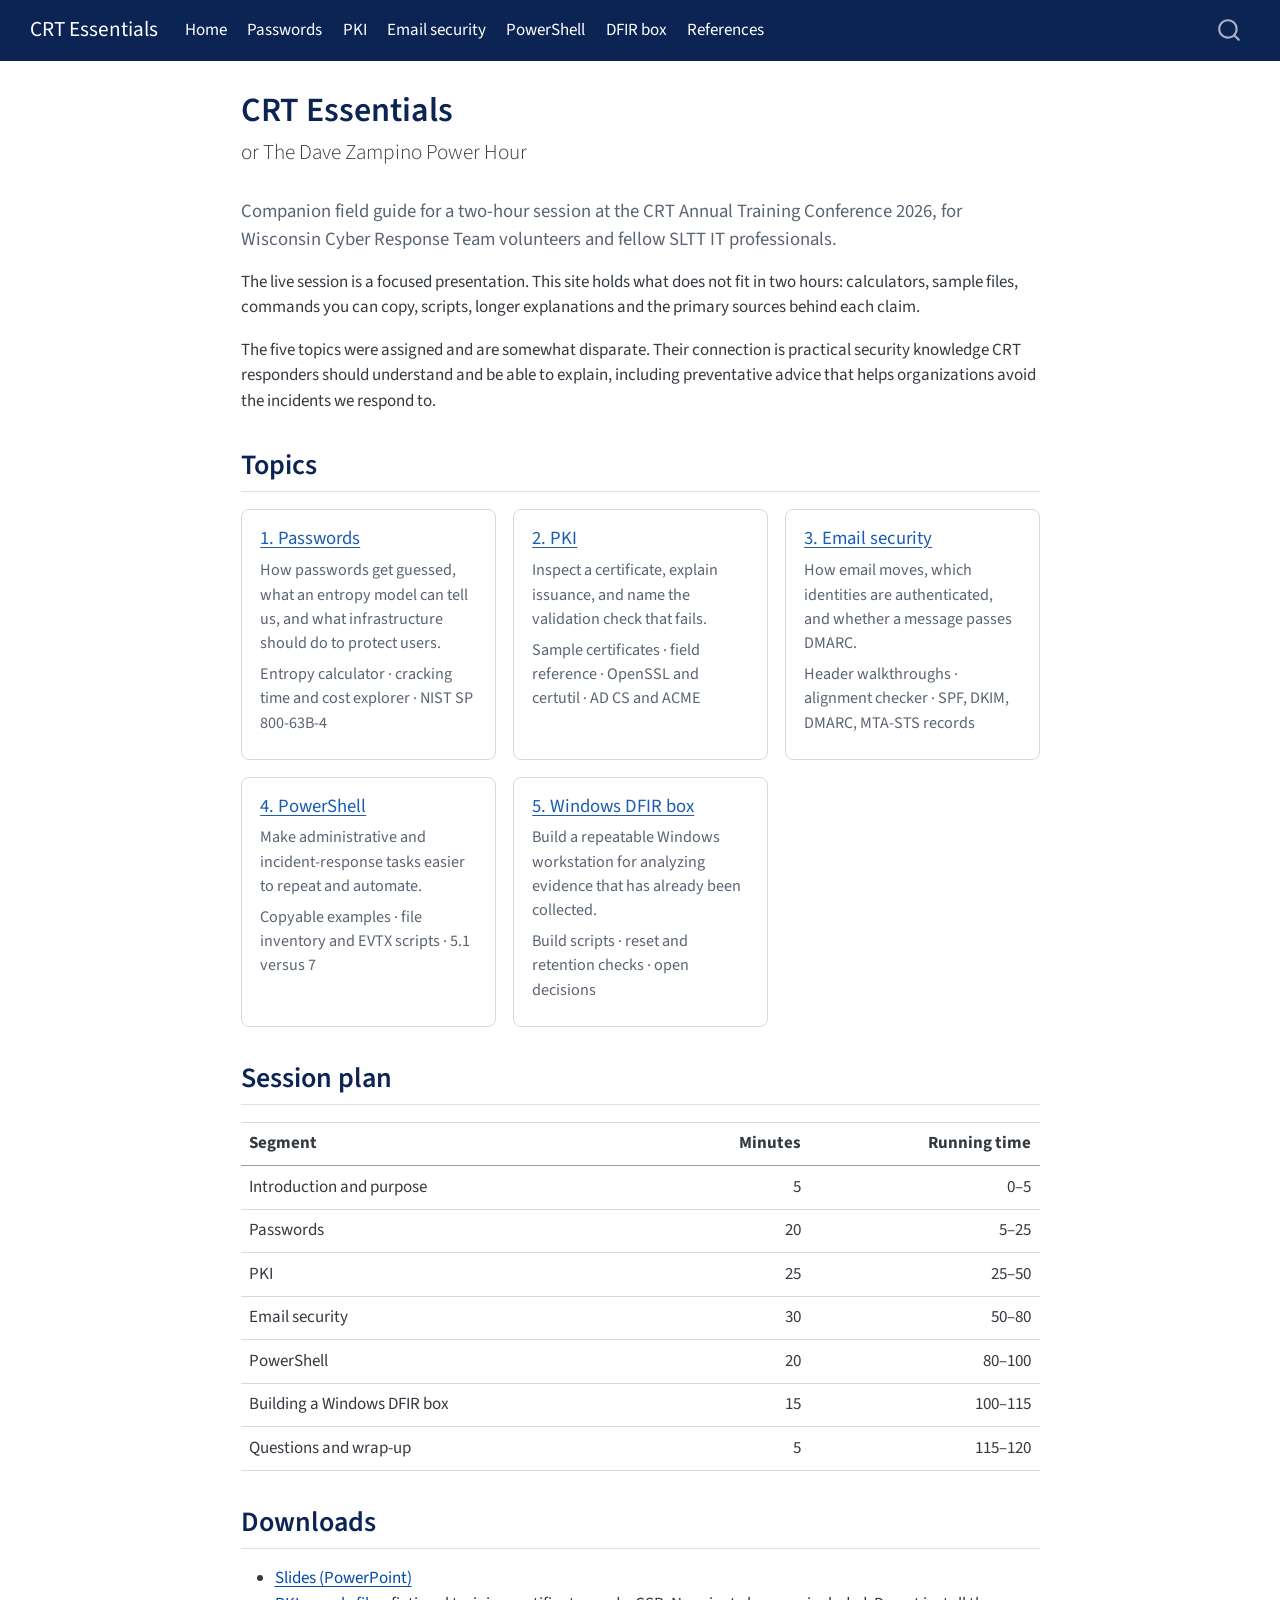
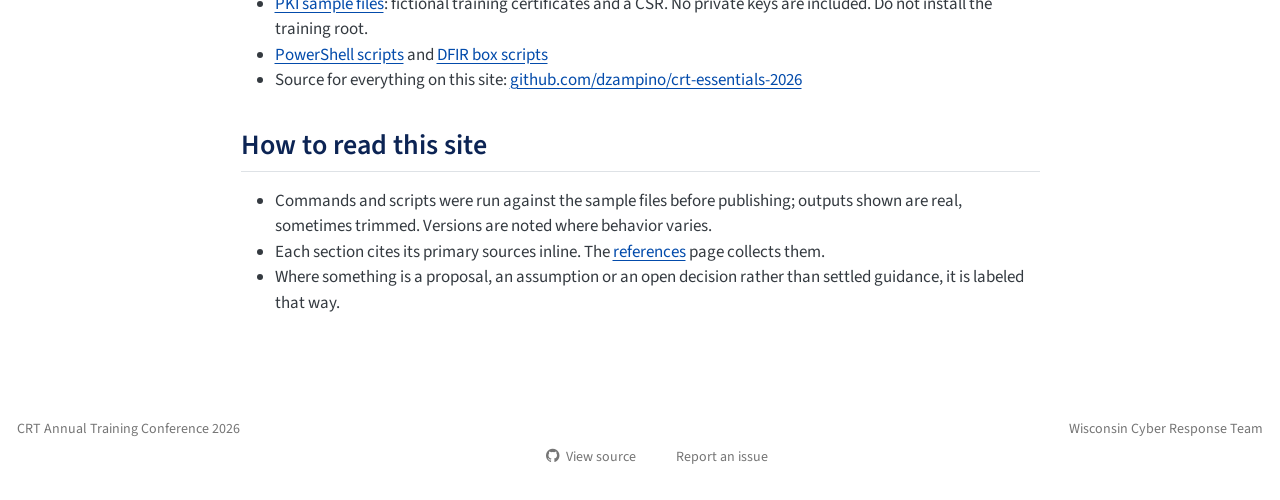
==== docs/index.html @ 261ece37 "Render slides and site Co-Authored-By: Claude Opus 5.5 <noreply@anthropic.com>" ====
<!DOCTYPE html>
<html xmlns="http://www.w3.org/1999/xhtml" lang="en" xml:lang="en"><head>

<meta charset="utf-8">
<meta name="generator" content="quarto-1.10.19">

<meta name="viewport" content="width=device-width, initial-scale=1.0, user-scalable=yes">


<title>CRT Essentials</title>
<style>
/* Default styles provided by pandoc.
** See https://pandoc.org/MANUAL.html#variables-for-html for config info.
*/
span.smallcaps{font-variant: small-caps;}
div.columns{display: flex; gap: 1.5em;}
div.column{flex: auto;}
@media screen {
div.columns{gap: min(4vw, 1.5em);}
div.column{overflow-x: auto;}
}
div.hanging-indent{margin-left: 1.5em; text-indent: -1.5em;}
ul.task-list{list-style: none;}
ul.task-list li input[type="checkbox"] {
  width: 0.8em;
  margin: 0 0.8em 0.2em -1em; /* quarto-specific, see https://github.com/quarto-dev/quarto-cli/issues/4556 */ 
  vertical-align: middle;
}
</style>


<script src="site_libs/quarto-nav/quarto-nav.js"></script>
<script src="site_libs/quarto-nav/headroom.min.js"></script>
<script src="site_libs/clipboard/clipboard.min.js"></script>
<script src="site_libs/quarto-search/autocomplete.umd.js"></script>
<script src="site_libs/quarto-search/fuse.min.js"></script>
<script src="site_libs/quarto-search/quarto-search.js"></script>
<meta name="quarto:offset" content="./">
<script src="site_libs/quarto-html/quarto.js" type="module"></script>
<script src="site_libs/quarto-html/tabsets/tabsets.js" type="module"></script>
<script src="site_libs/quarto-html/popper.min.js"></script>
<script src="site_libs/quarto-html/tippy.umd.min.js"></script>
<script src="site_libs/quarto-html/anchor.min.js"></script>
<link href="site_libs/quarto-html/tippy.css" rel="stylesheet">
<link href="site_libs/quarto-html/quarto-syntax-highlighting-5c1318cf63eba56dbef7ba16bc7d56f5.css" rel="stylesheet" id="quarto-text-highlighting-styles">
<script src="site_libs/bootstrap/bootstrap.min.js"></script>
<link href="site_libs/bootstrap/bootstrap-icons.css" rel="stylesheet">
<link href="site_libs/bootstrap/bootstrap-ad07d867281efa6fce993ad9394079d2.min.css" rel="stylesheet" append-hash="true" id="quarto-bootstrap" data-mode="light">
<script id="quarto-search-options" type="application/json">{
  "location": "navbar",
  "copy-button": false,
  "collapse-after": 3,
  "panel-placement": "end",
  "type": "overlay",
  "limit": 50,
  "keyboard-shortcut": [
    "f",
    "/",
    "s"
  ],
  "show-item-context": false,
  "language": {
    "search-no-results-text": "No results",
    "search-matching-documents-text": "matching documents",
    "search-copy-link-title": "Copy link to search",
    "search-hide-matches-text": "Hide additional matches",
    "search-more-match-text": "more match in this document",
    "search-more-matches-text": "more matches in this document",
    "search-clear-button-title": "Clear",
    "search-text-placeholder": "",
    "search-detached-cancel-button-title": "Cancel",
    "search-submit-button-title": "Submit",
    "search-label": "Search"
  }
}</script>
<style>html{ scroll-behavior: smooth; }</style>


<link rel="stylesheet" href="styles.css">
</head>

<body class="nav-fixed fullcontent quarto-light">

<div id="quarto-search-results"></div>
  <header id="quarto-header" class="headroom fixed-top">
    <nav class="navbar navbar-expand-lg " data-bs-theme="dark">
      <div class="navbar-container container-fluid">
      <div class="navbar-brand-container mx-auto">
    <a class="navbar-brand" href="./index.html">
    <span class="navbar-title">CRT Essentials</span>
    </a>
  </div>
            <div id="quarto-search" class="" title="Search"></div>
          <button class="navbar-toggler" type="button" data-bs-toggle="collapse" data-bs-target="#navbarCollapse" aria-controls="navbarCollapse" role="menu" aria-expanded="false" aria-label="Toggle navigation" onclick="if (window.quartoToggleHeadroom) { window.quartoToggleHeadroom(); }">
  <span class="navbar-toggler-icon"></span>
</button>
          <div class="collapse navbar-collapse" id="navbarCollapse">
            <ul class="navbar-nav navbar-nav-scroll me-auto">
  <li class="nav-item">
    <a class="nav-link active" href="./index.html" aria-current="page"> 
<span class="menu-text">Home</span></a>
  </li>  
  <li class="nav-item">
    <a class="nav-link" href="./passwords.html"> 
<span class="menu-text">Passwords</span></a>
  </li>  
  <li class="nav-item">
    <a class="nav-link" href="./pki.html"> 
<span class="menu-text">PKI</span></a>
  </li>  
  <li class="nav-item">
    <a class="nav-link" href="./email.html"> 
<span class="menu-text">Email security</span></a>
  </li>  
  <li class="nav-item">
    <a class="nav-link" href="./powershell.html"> 
<span class="menu-text">PowerShell</span></a>
  </li>  
  <li class="nav-item">
    <a class="nav-link" href="./dfir.html"> 
<span class="menu-text">DFIR box</span></a>
  </li>  
  <li class="nav-item">
    <a class="nav-link" href="./references.html"> 
<span class="menu-text">References</span></a>
  </li>  
</ul>
          </div> <!-- /navcollapse -->
            <div class="quarto-navbar-tools">
</div>
      </div> <!-- /container-fluid -->
    </nav>
</header>
<!-- content -->
<div id="quarto-content" class="quarto-container page-columns page-rows-contents page-layout-article page-navbar">
<!-- sidebar -->
<!-- margin-sidebar -->
    
<!-- main -->
<main class="content" id="quarto-document-content">

<header id="title-block-header" class="quarto-title-block default">
<div class="quarto-title">
<h1 class="title">CRT Essentials</h1>
<p class="subtitle lead">or The Dave Zampino Power Hour</p>
</div>



<div class="quarto-title-meta">

    
  
    
  </div>
  


</header>


<div class="lead-in">
<p>Companion field guide for a two-hour session at the CRT Annual Training Conference 2026, for Wisconsin Cyber Response Team volunteers and fellow SLTT IT professionals.</p>
</div>
<p>The live session is a focused presentation. This site holds what does not fit in two hours: calculators, sample files, commands you can copy, scripts, longer explanations and the primary sources behind each claim.</p>
<p>The five topics were assigned and are somewhat disparate. Their connection is practical security knowledge CRT responders should understand and be able to explain, including preventative advice that helps organizations avoid the incidents we respond to.</p>
<section id="topics" class="level2">
<h2 class="anchored" data-anchor-id="topics">Topics</h2>
<div class="topic-grid">
<section id="passwords" class="level3 topic-card">
<h3 class="anchored" data-anchor-id="passwords"><a href="./passwords.html">1. Passwords</a></h3>
<p>How passwords get guessed, what an entropy model can tell us, and what infrastructure should do to protect users.</p>
<p>Entropy calculator · cracking time and cost explorer · NIST SP 800-63B-4</p>
</section>
<section id="pki" class="level3 topic-card">
<h3 class="anchored" data-anchor-id="pki"><a href="./pki.html">2. PKI</a></h3>
<p>Inspect a certificate, explain issuance, and name the validation check that fails.</p>
<p>Sample certificates · field reference · OpenSSL and certutil · AD CS and ACME</p>
</section>
<section id="email-security" class="level3 topic-card">
<h3 class="anchored" data-anchor-id="email-security"><a href="./email.html">3. Email security</a></h3>
<p>How email moves, which identities are authenticated, and whether a message passes DMARC.</p>
<p>Header walkthroughs · alignment checker · SPF, DKIM, DMARC, MTA-STS records</p>
</section>
<section id="powershell" class="level3 topic-card">
<h3 class="anchored" data-anchor-id="powershell"><a href="./powershell.html">4. PowerShell</a></h3>
<p>Make administrative and incident-response tasks easier to repeat and automate.</p>
<p>Copyable examples · file inventory and EVTX scripts · 5.1 versus 7</p>
</section>
<section id="windows-dfir-box" class="level3 topic-card">
<h3 class="anchored" data-anchor-id="windows-dfir-box"><a href="./dfir.html">5. Windows DFIR box</a></h3>
<p>Build a repeatable Windows workstation for analyzing evidence that has already been collected.</p>
<p>Build scripts · reset and retention checks · open decisions</p>
</section>
</div>
</section>
<section id="session-plan" class="level2">
<h2 class="anchored" data-anchor-id="session-plan">Session plan</h2>
<table class="caption-top table">
<thead>
<tr class="header">
<th>Segment</th>
<th style="text-align: right;">Minutes</th>
<th style="text-align: right;">Running time</th>
</tr>
</thead>
<tbody>
<tr class="odd">
<td>Introduction and purpose</td>
<td style="text-align: right;">5</td>
<td style="text-align: right;">0–5</td>
</tr>
<tr class="even">
<td>Passwords</td>
<td style="text-align: right;">20</td>
<td style="text-align: right;">5–25</td>
</tr>
<tr class="odd">
<td>PKI</td>
<td style="text-align: right;">25</td>
<td style="text-align: right;">25–50</td>
</tr>
<tr class="even">
<td>Email security</td>
<td style="text-align: right;">30</td>
<td style="text-align: right;">50–80</td>
</tr>
<tr class="odd">
<td>PowerShell</td>
<td style="text-align: right;">20</td>
<td style="text-align: right;">80–100</td>
</tr>
<tr class="even">
<td>Building a Windows DFIR box</td>
<td style="text-align: right;">15</td>
<td style="text-align: right;">100–115</td>
</tr>
<tr class="odd">
<td>Questions and wrap-up</td>
<td style="text-align: right;">5</td>
<td style="text-align: right;">115–120</td>
</tr>
</tbody>
</table>
</section>
<section id="downloads" class="level2">
<h2 class="anchored" data-anchor-id="downloads">Downloads</h2>
<ul>
<li><a href="files/crt-essentials.pptx">Slides (PowerPoint)</a></li>
<li><a href="./pki.html#sample-files">PKI sample files</a>: fictional training certificates and a CSR. No private keys are included. Do not install the training root.</li>
<li><a href="./powershell.html#scripts">PowerShell scripts</a> and <a href="./dfir.html#build-automation">DFIR box scripts</a></li>
<li>Source for everything on this site: <a href="https://github.com/dzampino/crt-essentials-2026">github.com/dzampino/crt-essentials-2026</a></li>
</ul>
</section>
<section id="how-to-read-this-site" class="level2">
<h2 class="anchored" data-anchor-id="how-to-read-this-site">How to read this site</h2>
<ul>
<li>Commands and scripts were run against the sample files before publishing; outputs shown are real, sometimes trimmed. Versions are noted where behavior varies.</li>
<li>Each section cites its primary sources inline. The <a href="./references.html">references</a> page collects them.</li>
<li>Where something is a proposal, an assumption or an open decision rather than settled guidance, it is labeled that way.</li>
</ul>


</section>

</main> <!-- /main -->
<script id="quarto-html-after-body" type="application/javascript">
  window.document.addEventListener("DOMContentLoaded", function (event) {
    const icon = "";
    const anchorJS = new window.AnchorJS();
    anchorJS.options = {
      placement: 'right',
      icon: icon
    };
    anchorJS.add('.anchored');
    const isCodeAnnotation = (el) => {
      for (const clz of el.classList) {
        if (clz.startsWith('code-annotation-')) {                     
          return true;
        }
      }
      return false;
    }
    const onCopySuccess = function(e) {
      // button target
      const button = e.trigger;
      // don't keep focus
      button.blur();
      // flash "checked"
      button.classList.add('code-copy-button-checked');
      var currentTitle = button.getAttribute("title");
      button.setAttribute("title", "Copied!");
      let tooltip;
      if (window.bootstrap) {
        button.setAttribute("data-bs-toggle", "tooltip");
        button.setAttribute("data-bs-placement", "left");
        button.setAttribute("data-bs-title", "Copied!");
        tooltip = new bootstrap.Tooltip(button, 
          { trigger: "manual", 
            customClass: "code-copy-button-tooltip",
            offset: [0, -8]});
        tooltip.show();    
      }
      setTimeout(function() {
        if (tooltip) {
          tooltip.hide();
          button.removeAttribute("data-bs-title");
          button.removeAttribute("data-bs-toggle");
          button.removeAttribute("data-bs-placement");
        }
        button.setAttribute("title", currentTitle);
        button.classList.remove('code-copy-button-checked');
      }, 1000);
      // clear code selection
      e.clearSelection();
    }
    const getTextToCopy = function(trigger) {
      const outerScaffold = trigger.parentElement.cloneNode(true);
      const codeEl = outerScaffold.querySelector('code');
      for (const childEl of codeEl.children) {
        if (isCodeAnnotation(childEl)) {
          childEl.remove();
        }
      }
      return codeEl.innerText;
    }
    const clipboard = new window.ClipboardJS('.code-copy-button:not([data-in-quarto-modal])', {
      text: getTextToCopy
    });
    clipboard.on('success', onCopySuccess);
    if (window.document.getElementById('quarto-embedded-source-code-modal')) {
      const clipboardModal = new window.ClipboardJS('.code-copy-button[data-in-quarto-modal]', {
        text: getTextToCopy,
        container: window.document.getElementById('quarto-embedded-source-code-modal')
      });
      clipboardModal.on('success', onCopySuccess);
    }
      var localhostRegex = new RegExp(/^(?:http|https):\/\/localhost\:?[0-9]*\//);
      var mailtoRegex = new RegExp(/^mailto:/);
        var filterRegex = new RegExp("https:\/\/dzampino\.github\.io\/crt-essentials-2026\/");
      var isInternal = (href) => {
          return filterRegex.test(href) || localhostRegex.test(href) || mailtoRegex.test(href);
      }
      // Inspect non-navigation links and adorn them if external
     var links = window.document.querySelectorAll('a[href]:not(.nav-link):not(.navbar-brand):not(.toc-action):not(.sidebar-link):not(.sidebar-item-toggle):not(.pagination-link):not(.no-external):not([aria-hidden]):not(.dropdown-item):not(.quarto-navigation-tool):not(.about-link)');
      for (var i=0; i<links.length; i++) {
        const link = links[i];
        if (!isInternal(link.href)) {
          // undo the damage that might have been done by quarto-nav.js in the case of
          // links that we want to consider external
          if (link.dataset.originalHref !== undefined) {
            link.href = link.dataset.originalHref;
          }
            // target, if specified
            link.setAttribute("target", "_blank");
            if (link.getAttribute("rel") === null) {
              link.setAttribute("rel", "noopener");
            }
        }
      }
    function tippyHover(el, contentFn, onTriggerFn, onUntriggerFn) {
      const config = {
        allowHTML: true,
        maxWidth: 500,
        delay: 100,
        arrow: false,
        appendTo: function(el) {
            return el.parentElement;
        },
        interactive: true,
        interactiveBorder: 10,
        theme: 'quarto',
        placement: 'bottom-start',
      };
      if (contentFn) {
        config.content = contentFn;
      }
      if (onTriggerFn) {
        config.onTrigger = onTriggerFn;
      }
      if (onUntriggerFn) {
        config.onUntrigger = onUntriggerFn;
      }
      window.tippy(el, config); 
    }
    const noterefs = window.document.querySelectorAll('a[role="doc-noteref"]');
    for (var i=0; i<noterefs.length; i++) {
      const ref = noterefs[i];
      tippyHover(ref, function() {
        // use id or data attribute instead here
        let href = ref.getAttribute('data-footnote-href') || ref.getAttribute('href');
        try { href = new URL(href).hash; } catch {}
        const id = href.replace(/^#\/?/, "");
        const note = window.document.getElementById(id);
        if (note) {
          return note.innerHTML;
        } else {
          return "";
        }
      });
    }
    const xrefs = window.document.querySelectorAll('a.quarto-xref');
    const processXRef = (id, note) => {
      // Strip column container classes
      const stripColumnClz = (el) => {
        el.classList.remove("page-full", "page-columns");
        if (el.children) {
          for (const child of el.children) {
            stripColumnClz(child);
          }
        }
      }
      stripColumnClz(note)
      if (id === null || id.startsWith('sec-')) {
        // Special case sections, only their first couple elements
        const container = document.createElement("div");
        if (note.children && note.children.length > 2) {
          container.appendChild(note.children[0].cloneNode(true));
          for (let i = 1; i < note.children.length; i++) {
            const child = note.children[i];
            if (child.tagName === "P" && child.innerText === "") {
              continue;
            } else {
              container.appendChild(child.cloneNode(true));
              break;
            }
          }
          if (window.Quarto?.typesetMath) {
            window.Quarto.typesetMath(container);
          }
          return container.innerHTML
        } else {
          if (window.Quarto?.typesetMath) {
            window.Quarto.typesetMath(note);
          }
          return note.innerHTML;
        }
      } else {
        // Remove any anchor links if they are present
        const anchorLink = note.querySelector('a.anchorjs-link');
        if (anchorLink) {
          anchorLink.remove();
        }
        if (window.Quarto?.typesetMath) {
          window.Quarto.typesetMath(note);
        }
        if (note.classList.contains("callout")) {
          return note.outerHTML;
        } else {
          return note.innerHTML;
        }
      }
    }
    for (var i=0; i<xrefs.length; i++) {
      const xref = xrefs[i];
      tippyHover(xref, undefined, function(instance) {
        instance.disable();
        let url = xref.getAttribute('href');
        let hash = undefined; 
        if (url.startsWith('#')) {
          hash = url;
        } else {
          try { hash = new URL(url).hash; } catch {}
        }
        if (hash) {
          const id = hash.replace(/^#\/?/, "");
          const note = window.document.getElementById(id);
          if (note !== null) {
            try {
              const html = processXRef(id, note.cloneNode(true));
              instance.setContent(html);
            } finally {
              instance.enable();
              instance.show();
            }
          } else {
            // See if we can fetch this
            fetch(url.split('#')[0])
            .then(res => res.text())
            .then(html => {
              const parser = new DOMParser();
              const htmlDoc = parser.parseFromString(html, "text/html");
              const note = htmlDoc.getElementById(id);
              if (note !== null) {
                const html = processXRef(id, note);
                instance.setContent(html);
              } 
            }).finally(() => {
              instance.enable();
              instance.show();
            });
          }
        } else {
          // See if we can fetch a full url (with no hash to target)
          // This is a special case and we should probably do some content thinning / targeting
          fetch(url)
          .then(res => res.text())
          .then(html => {
            const parser = new DOMParser();
            const htmlDoc = parser.parseFromString(html, "text/html");
            const note = htmlDoc.querySelector('main.content');
            if (note !== null) {
              // This should only happen for chapter cross references
              // (since there is no id in the URL)
              // remove the first header
              if (note.children.length > 0 && note.children[0].tagName === "HEADER") {
                note.children[0].remove();
              }
              const html = processXRef(null, note);
              instance.setContent(html);
            } 
          }).finally(() => {
            instance.enable();
            instance.show();
          });
        }
      }, function(instance) {
      });
    }
        let selectedAnnoteEl;
        const selectorForAnnotation = ( cell, annotation) => {
          let cellAttr = 'data-code-cell="' + cell + '"';
          let lineAttr = 'data-code-annotation="' +  annotation + '"';
          const selector = 'span[' + cellAttr + '][' + lineAttr + ']';
          return selector;
        }
        const selectCodeLines = (annoteEl) => {
          const doc = window.document;
          const targetCell = annoteEl.getAttribute("data-target-cell");
          const targetAnnotation = annoteEl.getAttribute("data-target-annotation");
          const annoteSpan = window.document.querySelector(selectorForAnnotation(targetCell, targetAnnotation));
          const lines = annoteSpan.getAttribute("data-code-lines").split(",");
          const lineIds = lines.map((line) => {
            return targetCell + "-" + line;
          })
          let top = null;
          let height = null;
          let parent = null;
          if (lineIds.length > 0) {
              //compute the position of the single el (top and bottom and make a div)
              const el = window.document.getElementById(lineIds[0]);
              top = el.offsetTop;
              height = el.offsetHeight;
              parent = el.parentElement.parentElement;
            if (lineIds.length > 1) {
              const lastEl = window.document.getElementById(lineIds[lineIds.length - 1]);
              const bottom = lastEl.offsetTop + lastEl.offsetHeight;
              height = bottom - top;
            }
            if (top !== null && height !== null && parent !== null) {
              // cook up a div (if necessary) and position it 
              let div = window.document.getElementById("code-annotation-line-highlight");
              if (div === null) {
                div = window.document.createElement("div");
                div.setAttribute("id", "code-annotation-line-highlight");
                div.style.position = 'absolute';
                parent.appendChild(div);
              }
              div.style.top = top - 2 + "px";
              div.style.height = height + 4 + "px";
              div.style.left = 0;
              let gutterDiv = window.document.getElementById("code-annotation-line-highlight-gutter");
              if (gutterDiv === null) {
                gutterDiv = window.document.createElement("div");
                gutterDiv.setAttribute("id", "code-annotation-line-highlight-gutter");
                gutterDiv.style.position = 'absolute';
                const codeCell = window.document.getElementById(targetCell);
                const gutter = codeCell.querySelector('.code-annotation-gutter');
                gutter.appendChild(gutterDiv);
              }
              gutterDiv.style.top = top - 2 + "px";
              gutterDiv.style.height = height + 4 + "px";
            }
            selectedAnnoteEl = annoteEl;
          }
        };
        const unselectCodeLines = () => {
          const elementsIds = ["code-annotation-line-highlight", "code-annotation-line-highlight-gutter"];
          elementsIds.forEach((elId) => {
            const div = window.document.getElementById(elId);
            if (div) {
              div.remove();
            }
          });
          selectedAnnoteEl = undefined;
        };
          // Handle positioning of the toggle
      window.addEventListener(
        "resize",
        throttle(() => {
          elRect = undefined;
          if (selectedAnnoteEl) {
            selectCodeLines(selectedAnnoteEl);
          }
        }, 10)
      );
      function throttle(fn, ms) {
      let throttle = false;
      let timer;
        return (...args) => {
          if(!throttle) { // first call gets through
              fn.apply(this, args);
              throttle = true;
          } else { // all the others get throttled
              if(timer) clearTimeout(timer); // cancel #2
              timer = setTimeout(() => {
                fn.apply(this, args);
                timer = throttle = false;
              }, ms);
          }
        };
      }
        // Attach click handler to the DT
        const annoteDls = window.document.querySelectorAll('dt[data-target-cell]');
        for (const annoteDlNode of annoteDls) {
          annoteDlNode.addEventListener('click', (event) => {
            const clickedEl = event.target;
            if (clickedEl !== selectedAnnoteEl) {
              unselectCodeLines();
              const activeEl = window.document.querySelector('dt[data-target-cell].code-annotation-active');
              if (activeEl) {
                activeEl.classList.remove('code-annotation-active');
              }
              selectCodeLines(clickedEl);
              clickedEl.classList.add('code-annotation-active');
            } else {
              // Unselect the line
              unselectCodeLines();
              clickedEl.classList.remove('code-annotation-active');
            }
          });
        }
    const findCites = (el) => {
      const parentEl = el.parentElement;
      if (parentEl) {
        const cites = parentEl.dataset.cites;
        if (cites) {
          return {
            el,
            cites: cites.split(' ')
          };
        } else {
          return findCites(el.parentElement)
        }
      } else {
        return undefined;
      }
    };
    var bibliorefs = window.document.querySelectorAll('a[role="doc-biblioref"]');
    for (var i=0; i<bibliorefs.length; i++) {
      const ref = bibliorefs[i];
      const citeInfo = findCites(ref);
      if (citeInfo) {
        tippyHover(citeInfo.el, function() {
          var popup = window.document.createElement('div');
          citeInfo.cites.forEach(function(cite) {
            var citeDiv = window.document.createElement('div');
            citeDiv.classList.add('hanging-indent');
            citeDiv.classList.add('csl-entry');
            var biblioDiv = window.document.getElementById('ref-' + cite);
            if (biblioDiv) {
              citeDiv.innerHTML = biblioDiv.innerHTML;
            }
            popup.appendChild(citeDiv);
          });
          return popup.innerHTML;
        });
      }
    }
  });
  </script>
</div> <!-- /content -->
<footer class="footer">
  <div class="nav-footer">
    <div class="nav-footer-left">
<p>CRT Annual Training Conference 2026</p>
</div>   
    <div class="nav-footer-center">
      &nbsp;
    <div class="toc-actions"><ul><li><a href="https://github.com/dzampino/crt-essentials-2026/blob/main/index.qmd" class="toc-action"><i class="bi bi-github"></i>View source</a></li><li><a href="https://github.com/dzampino/crt-essentials-2026/issues/new" class="toc-action"><i class="bi empty"></i>Report an issue</a></li></ul></div></div>
    <div class="nav-footer-right">
<p>Wisconsin Cyber Response Team</p>
</div>
  </div>
</footer>




<script src="site_libs/quarto-html/zenscroll-min.js"></script>
</body></html>
---- docs/site_libs/quarto-html/tippy.css ----
.tippy-box[data-animation=fade][data-state=hidden]{opacity:0}[data-tippy-root]{max-width:calc(100vw - 10px)}.tippy-box{position:relative;background-color:#333;color:#fff;border-radius:4px;font-size:14px;line-height:1.4;white-space:normal;outline:0;transition-property:transform,visibility,opacity}.tippy-box[data-placement^=top]>.tippy-arrow{bottom:0}.tippy-box[data-placement^=top]>.tippy-arrow:before{bottom:-7px;left:0;border-width:8px 8px 0;border-top-color:initial;transform-origin:center top}.tippy-box[data-placement^=bottom]>.tippy-arrow{top:0}.tippy-box[data-placement^=bottom]>.tippy-arrow:before{top:-7px;left:0;border-width:0 8px 8px;border-bottom-color:initial;transform-origin:center bottom}.tippy-box[data-placement^=left]>.tippy-arrow{right:0}.tippy-box[data-placement^=left]>.tippy-arrow:before{border-width:8px 0 8px 8px;border-left-color:initial;right:-7px;transform-origin:center left}.tippy-box[data-placement^=right]>.tippy-arrow{left:0}.tippy-box[data-placement^=right]>.tippy-arrow:before{left:-7px;border-width:8px 8px 8px 0;border-right-color:initial;transform-origin:center right}.tippy-box[data-inertia][data-state=visible]{transition-timing-function:cubic-bezier(.54,1.5,.38,1.11)}.tippy-arrow{width:16px;height:16px;color:#333}.tippy-arrow:before{content:"";position:absolute;border-color:transparent;border-style:solid}.tippy-content{position:relative;padding:5px 9px;z-index:1}
---- docs/site_libs/quarto-html/quarto-syntax-highlighting-5c1318cf63eba56dbef7ba16bc7d56f5.css ----
/* quarto syntax highlight colors */
:root {
  --quarto-hl-al-color: #ff5555;
  --quarto-hl-an-color: #6a737d;
  --quarto-hl-at-color: #d73a49;
  --quarto-hl-bn-color: #005cc5;
  --quarto-hl-bu-color: #d73a49;
  --quarto-hl-ch-color: #032f62;
  --quarto-hl-co-color: #6a737d;
  --quarto-hl-cv-color: #6a737d;
  --quarto-hl-cn-color: #005cc5;
  --quarto-hl-cf-color: #d73a49;
  --quarto-hl-dt-color: #d73a49;
  --quarto-hl-dv-color: #005cc5;
  --quarto-hl-do-color: #6a737d;
  --quarto-hl-er-color: #ff5555;
  --quarto-hl-ex-color: #d73a49;
  --quarto-hl-fl-color: #005cc5;
  --quarto-hl-fu-color: #6f42c1;
  --quarto-hl-im-color: #032f62;
  --quarto-hl-in-color: #6a737d;
  --quarto-hl-kw-color: #d73a49;
  --quarto-hl-op-color: #24292e;
  --quarto-hl-pp-color: #d73a49;
  --quarto-hl-re-color: #6a737d;
  --quarto-hl-sc-color: #005cc5;
  --quarto-hl-ss-color: #032f62;
  --quarto-hl-st-color: #032f62;
  --quarto-hl-va-color: #e36209;
  --quarto-hl-vs-color: #032f62;
  --quarto-hl-wa-color: #ff5555;
}

/* other quarto variables */
:root {
  --quarto-font-monospace: SFMono-Regular, Menlo, Monaco, Consolas, "Liberation Mono", "Courier New", monospace;
}

/* syntax highlight based on Pandoc's rules */
pre > code.sourceCode > span {
  color: #24292e;
}

code.sourceCode > span {
  color: #24292e;
}

div.sourceCode,
div.sourceCode pre.sourceCode {
  color: #24292e;
}

/* Normal */
code span {
  color: #24292e;
}

/* Alert */
code span.al {
  font-weight: bold;
  color: #ff5555;
}

/* Annotation */
code span.an {
  color: #6a737d;
}

/* Attribute */
code span.at {
  color: #d73a49;
}

/* BaseN */
code span.bn {
  color: #005cc5;
}

/* BuiltIn */
code span.bu {
  color: #d73a49;
}

/* ControlFlow */
code span.cf {
  color: #d73a49;
}

/* Char */
code span.ch {
  color: #032f62;
}

/* Constant */
code span.cn {
  color: #005cc5;
}

/* Comment */
code span.co {
  color: #6a737d;
}

/* CommentVar */
code span.cv {
  color: #6a737d;
}

/* Documentation */
code span.do {
  color: #6a737d;
}

/* DataType */
code span.dt {
  color: #d73a49;
}

/* DecVal */
code span.dv {
  color: #005cc5;
}

/* Error */
code span.er {
  color: #ff5555;
  text-decoration: underline;
}

/* Extension */
code span.ex {
  font-weight: bold;
  color: #d73a49;
}

/* Float */
code span.fl {
  color: #005cc5;
}

/* Function */
code span.fu {
  color: #6f42c1;
}

/* Import */
code span.im {
  color: #032f62;
}

/* Information */
code span.in {
  color: #6a737d;
}

/* Keyword */
code span.kw {
  color: #d73a49;
}

/* Operator */
code span.op {
  color: #24292e;
}

/* Preprocessor */
code span.pp {
  color: #d73a49;
}

/* RegionMarker */
code span.re {
  color: #6a737d;
}

/* SpecialChar */
code span.sc {
  color: #005cc5;
}

/* SpecialString */
code span.ss {
  color: #032f62;
}

/* String */
code span.st {
  color: #032f62;
}

/* Variable */
code span.va {
  color: #e36209;
}

/* VerbatimString */
code span.vs {
  color: #032f62;
}

/* Warning */
code span.wa {
  color: #ff5555;
}

.prevent-inlining {
  content: "</";
}

/*# sourceMappingURL=b30846a1f697829215f07ced7fb9b578.css.map */
---- docs/styles.css ----
/* CRT Essentials companion site. Colors follow the WICRT PowerPoint template. */
:root {
	--crt-navy: #0C2454;
	--crt-blue: #034BAB;
	--crt-red: #E03E3B;
	--crt-ink: #1A1D23;
	--crt-muted: #5A6472;
	--crt-line: #D5DAE1;
	--crt-panel: #F3F5F8;
}

h1, h2, h3, .navbar-brand { color: var(--crt-navy); }
a { color: var(--crt-blue); }
.navbar .navbar-brand, .navbar .nav-link { color: #FFFFFF !important; }

.lead-in { font-size: 1.1rem; color: var(--crt-muted); }

/* Topic cards on the home page */
.topic-grid { display: grid; grid-template-columns: repeat(auto-fit, minmax(240px, 1fr)); gap: 1rem; margin: 1rem 0 2rem; }
.topic-card { border: 1px solid var(--crt-line); border-radius: 8px; padding: 1rem 1.1rem; background: #FFFFFF; }
.topic-card h3 { margin-top: 0; font-size: 1.1rem; }
.topic-card p { margin-bottom: 0.4rem; color: var(--crt-muted); font-size: 0.95rem; }

/* Interactive tools */
.tool { border: 1px solid var(--crt-line); border-radius: 8px; padding: 1rem 1.2rem; background: var(--crt-panel); margin: 1rem 0 1.5rem; }
.tool-controls { display: flex; flex-wrap: wrap; gap: 0.75rem 1.25rem; align-items: end; margin-bottom: 0.75rem; }
.tool-controls label { display: flex; flex-direction: column; font-size: 0.85rem; color: var(--crt-muted); gap: 0.2rem; }
.tool-controls input, .tool-controls select { font-size: 0.95rem; padding: 0.3rem 0.4rem; border: 1px solid var(--crt-line); border-radius: 4px; background: #FFFFFF; color: var(--crt-ink); min-width: 7rem; }
.tool-controls input[type=range] { min-width: 12rem; padding: 0; }
.tool-readout { display: grid; grid-template-columns: repeat(auto-fit, minmax(150px, 1fr)); gap: 0.5rem; margin: 0.5rem 0; }
.stat { background: #FFFFFF; border: 1px solid var(--crt-line); border-radius: 6px; padding: 0.5rem 0.7rem; }
.stat .label { font-size: 0.78rem; color: var(--crt-muted); }
.stat .value { font-size: 1.25rem; font-weight: 600; color: var(--crt-ink); font-variant-numeric: tabular-nums; }
.tool-note { font-size: 0.82rem; color: var(--crt-muted); margin: 0.4rem 0 0; }
.tool table { font-size: 0.9rem; background: #FFFFFF; font-variant-numeric: tabular-nums; }
.tool table td.num, .tool table th.num { text-align: right; }

/* Chart */
.chart-wrap { position: relative; background: #FFFFFF; border: 1px solid var(--crt-line); border-radius: 6px; padding: 0.5rem; }
.chart-wrap svg { width: 100%; height: auto; display: block; }
.chart-wrap .axis text { font-size: 11px; fill: var(--crt-muted); }
.chart-wrap .axis line, .chart-wrap .axis path { stroke: var(--crt-line); }
.chart-wrap .grid line { stroke: #EEF1F5; }
.chart-wrap .series-label { font-size: 12px; font-weight: 600; fill: var(--crt-ink); }
.chart-tip { position: absolute; pointer-events: none; background: #FFFFFF; border: 1px solid var(--crt-line); border-radius: 6px; padding: 0.35rem 0.55rem; font-size: 0.8rem; box-shadow: 0 2px 6px rgba(12, 36, 84, 0.12); display: none; white-space: nowrap; }
.chart-tip .swatch { display: inline-block; width: 10px; height: 10px; border-radius: 2px; margin-right: 0.35rem; vertical-align: -1px; }
.legend { display: flex; gap: 1rem; font-size: 0.85rem; color: var(--crt-ink); margin: 0.25rem 0 0.5rem; }
.legend .swatch { display: inline-block; width: 12px; height: 12px; border-radius: 2px; margin-right: 0.35rem; vertical-align: -1px; }

/* DMARC checker result */
.verdict { font-weight: 600; padding: 0.5rem 0.75rem; border-radius: 6px; border: 1px solid var(--crt-line); background: #FFFFFF; }
.verdict.pass::before { content: "✔ "; color: #1E7B34; }
.verdict.fail::before { content: "✖ "; color: var(--crt-red); }

/* Field reference and command output */
.output-note { font-size: 0.85rem; color: var(--crt-muted); margin-top: -0.5rem; }
figure img { border: 1px solid var(--crt-line); border-radius: 6px; }
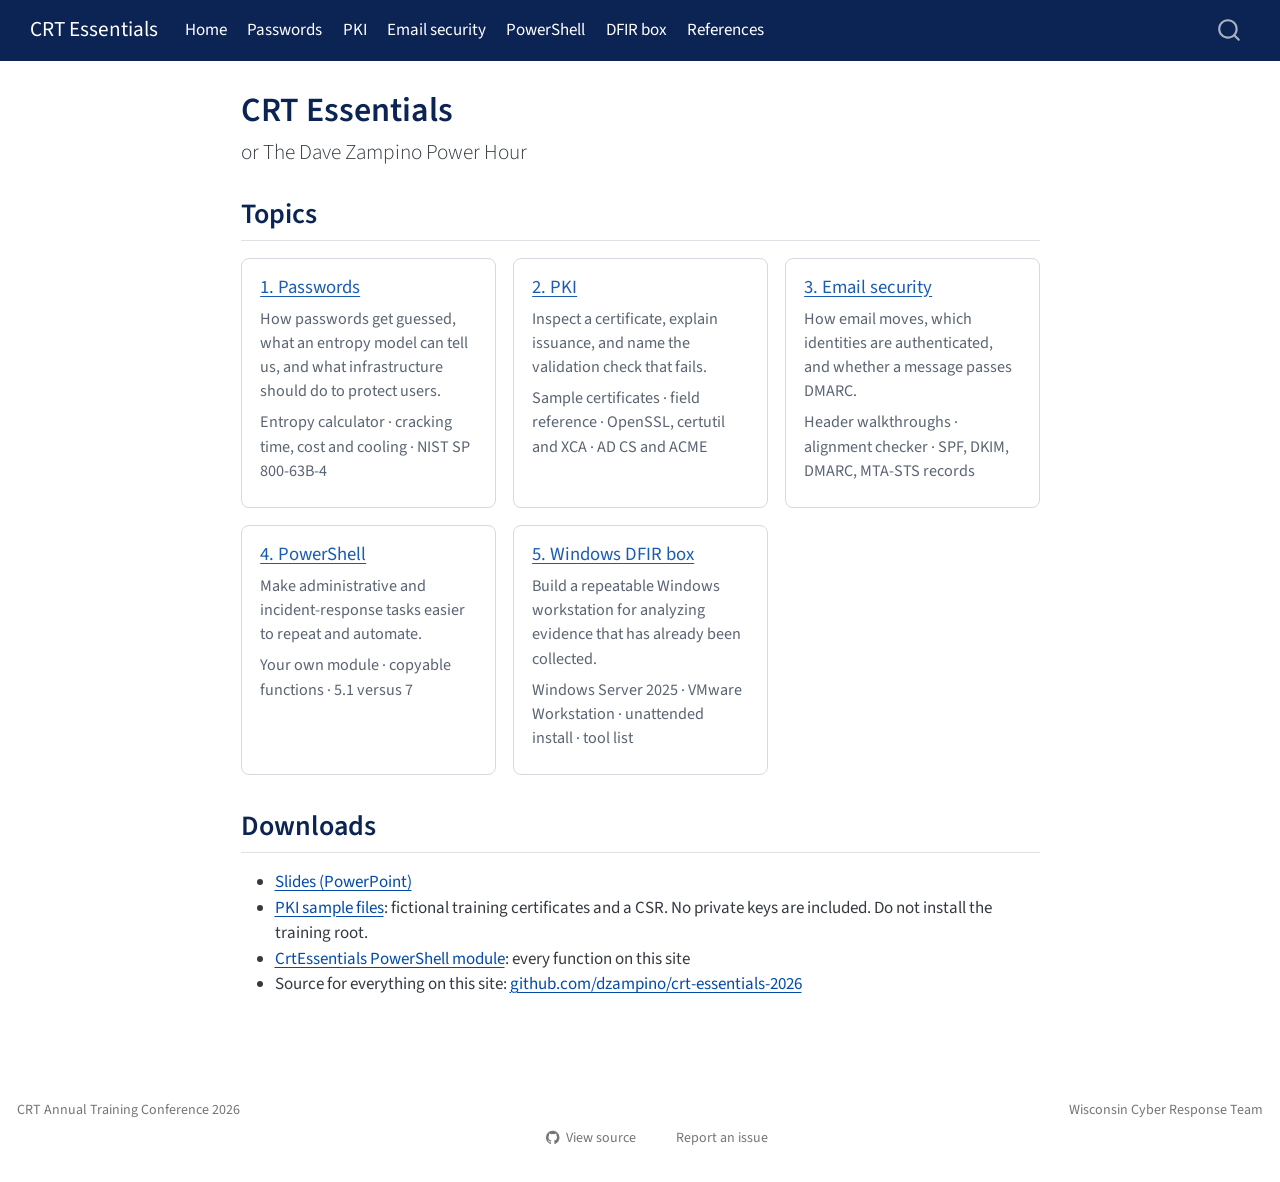
==== commit dccff312: "Deck: site URL and QR code, cleaned notes, highlighted transcripts, module slide, DFIR build; render" ====
--- a/docs/index.html
+++ b/docs/index.html
@@ -159,23 +159,18 @@
 </header>
 
 
-<div class="lead-in">
-<p>Companion field guide for a two-hour session at the CRT Annual Training Conference 2026, for Wisconsin Cyber Response Team volunteers and fellow SLTT IT professionals.</p>
-</div>
-<p>The live session is a focused presentation. This site holds what does not fit in two hours: calculators, sample files, commands you can copy, scripts, longer explanations and the primary sources behind each claim.</p>
-<p>The five topics were assigned and are somewhat disparate. Their connection is practical security knowledge CRT responders should understand and be able to explain, including preventative advice that helps organizations avoid the incidents we respond to.</p>
 <section id="topics" class="level2">
 <h2 class="anchored" data-anchor-id="topics">Topics</h2>
 <div class="topic-grid">
 <section id="passwords" class="level3 topic-card">
 <h3 class="anchored" data-anchor-id="passwords"><a href="./passwords.html">1. Passwords</a></h3>
 <p>How passwords get guessed, what an entropy model can tell us, and what infrastructure should do to protect users.</p>
-<p>Entropy calculator · cracking time and cost explorer · NIST SP 800-63B-4</p>
+<p>Entropy calculator · cracking time, cost and cooling · NIST SP 800-63B-4</p>
 </section>
 <section id="pki" class="level3 topic-card">
 <h3 class="anchored" data-anchor-id="pki"><a href="./pki.html">2. PKI</a></h3>
 <p>Inspect a certificate, explain issuance, and name the validation check that fails.</p>
-<p>Sample certificates · field reference · OpenSSL and certutil · AD CS and ACME</p>
+<p>Sample certificates · field reference · OpenSSL, certutil and XCA · AD CS and ACME</p>
 </section>
 <section id="email-security" class="level3 topic-card">
 <h3 class="anchored" data-anchor-id="email-security"><a href="./email.html">3. Email security</a></h3>
@@ -185,79 +180,22 @@
 <section id="powershell" class="level3 topic-card">
 <h3 class="anchored" data-anchor-id="powershell"><a href="./powershell.html">4. PowerShell</a></h3>
 <p>Make administrative and incident-response tasks easier to repeat and automate.</p>
-<p>Copyable examples · file inventory and EVTX scripts · 5.1 versus 7</p>
+<p>Your own module · copyable functions · 5.1 versus 7</p>
 </section>
 <section id="windows-dfir-box" class="level3 topic-card">
 <h3 class="anchored" data-anchor-id="windows-dfir-box"><a href="./dfir.html">5. Windows DFIR box</a></h3>
 <p>Build a repeatable Windows workstation for analyzing evidence that has already been collected.</p>
-<p>Build scripts · reset and retention checks · open decisions</p>
+<p>Windows Server 2025 · VMware Workstation · unattended install · tool list</p>
 </section>
 </div>
-</section>
-<section id="session-plan" class="level2">
-<h2 class="anchored" data-anchor-id="session-plan">Session plan</h2>
-<table class="caption-top table">
-<thead>
-<tr class="header">
-<th>Segment</th>
-<th style="text-align: right;">Minutes</th>
-<th style="text-align: right;">Running time</th>
-</tr>
-</thead>
-<tbody>
-<tr class="odd">
-<td>Introduction and purpose</td>
-<td style="text-align: right;">5</td>
-<td style="text-align: right;">0–5</td>
-</tr>
-<tr class="even">
-<td>Passwords</td>
-<td style="text-align: right;">20</td>
-<td style="text-align: right;">5–25</td>
-</tr>
-<tr class="odd">
-<td>PKI</td>
-<td style="text-align: right;">25</td>
-<td style="text-align: right;">25–50</td>
-</tr>
-<tr class="even">
-<td>Email security</td>
-<td style="text-align: right;">30</td>
-<td style="text-align: right;">50–80</td>
-</tr>
-<tr class="odd">
-<td>PowerShell</td>
-<td style="text-align: right;">20</td>
-<td style="text-align: right;">80–100</td>
-</tr>
-<tr class="even">
-<td>Building a Windows DFIR box</td>
-<td style="text-align: right;">15</td>
-<td style="text-align: right;">100–115</td>
-</tr>
-<tr class="odd">
-<td>Questions and wrap-up</td>
-<td style="text-align: right;">5</td>
-<td style="text-align: right;">115–120</td>
-</tr>
-</tbody>
-</table>
 </section>
 <section id="downloads" class="level2">
 <h2 class="anchored" data-anchor-id="downloads">Downloads</h2>
 <ul>
 <li><a href="files/crt-essentials.pptx">Slides (PowerPoint)</a></li>
 <li><a href="./pki.html#sample-files">PKI sample files</a>: fictional training certificates and a CSR. No private keys are included. Do not install the training root.</li>
-<li><a href="./powershell.html#scripts">PowerShell scripts</a> and <a href="./dfir.html#build-automation">DFIR box scripts</a></li>
+<li><a href="./powershell.html#module">CrtEssentials PowerShell module</a>: every function on this site</li>
 <li>Source for everything on this site: <a href="https://github.com/dzampino/crt-essentials-2026">github.com/dzampino/crt-essentials-2026</a></li>
-</ul>
-</section>
-<section id="how-to-read-this-site" class="level2">
-<h2 class="anchored" data-anchor-id="how-to-read-this-site">How to read this site</h2>
-<ul>
-<li>Commands and scripts were run against the sample files before publishing; outputs shown are real, sometimes trimmed. Versions are noted where behavior varies.</li>
-<li>Each section cites its primary sources inline. The <a href="./references.html">references</a> page collects them.</li>
-<li>Where something is a proposal, an assumption or an open decision rather than settled guidance, it is labeled that way.</li>
 </ul>
 
 
--- a/docs/styles.css
+++ b/docs/styles.css
@@ -55,3 +55,9 @@
 /* Field reference and command output */
 .output-note { font-size: 0.85rem; color: var(--crt-muted); margin-top: -0.5rem; }
 figure img { border: 1px solid var(--crt-line); border-radius: 6px; }
+
+/* SMTP transcripts (```smtp, syntax/smtp.xml): client, server and notes, in the deck's code colors */
+code.sourceCode.smtp span.kw, .smtp-client { color: var(--crt-navy); font-weight: 600; }
+code.sourceCode.smtp span.st, .smtp-server { color: #B3352F; }
+code.sourceCode.smtp span.fu { color: var(--crt-blue); }
+code.sourceCode.smtp span.co, .smtp-note { color: var(--crt-muted); font-style: italic; }
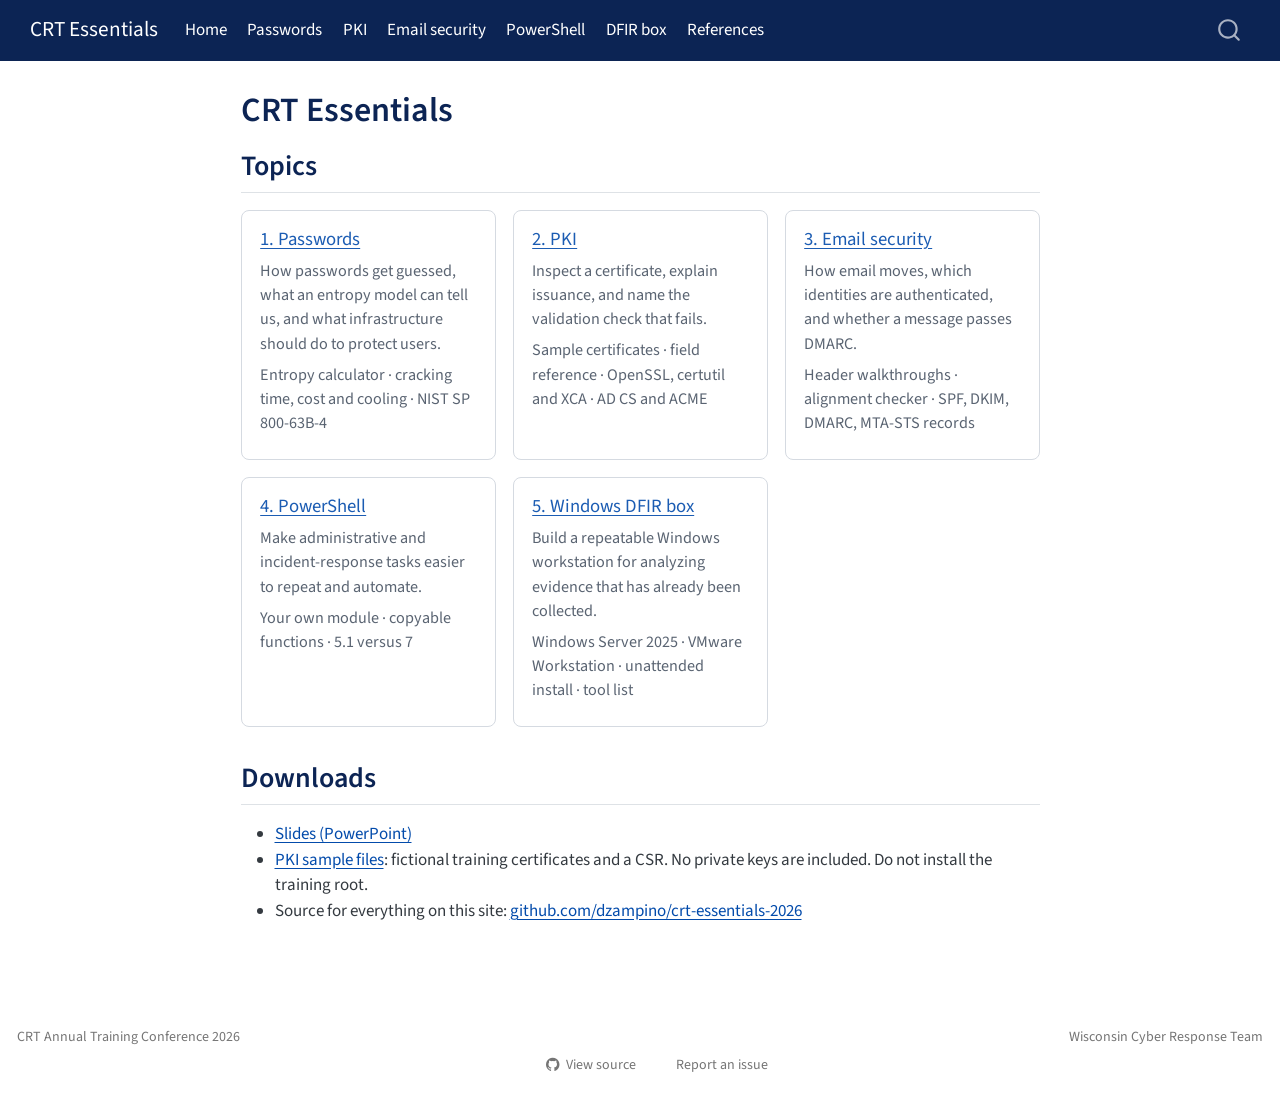
==== commit 83bb2aa0: "Open decisions answered; entropy chart rescales; no module download; deck-only subtitle - Speaker no" ====
--- a/docs/index.html
+++ b/docs/index.html
@@ -142,7 +142,6 @@
 <header id="title-block-header" class="quarto-title-block default">
 <div class="quarto-title">
 <h1 class="title">CRT Essentials</h1>
-<p class="subtitle lead">or The Dave Zampino Power Hour</p>
 </div>
 
 
@@ -194,7 +193,6 @@
 <ul>
 <li><a href="files/crt-essentials.pptx">Slides (PowerPoint)</a></li>
 <li><a href="./pki.html#sample-files">PKI sample files</a>: fictional training certificates and a CSR. No private keys are included. Do not install the training root.</li>
-<li><a href="./powershell.html#module">CrtEssentials PowerShell module</a>: every function on this site</li>
 <li>Source for everything on this site: <a href="https://github.com/dzampino/crt-essentials-2026">github.com/dzampino/crt-essentials-2026</a></li>
 </ul>
 
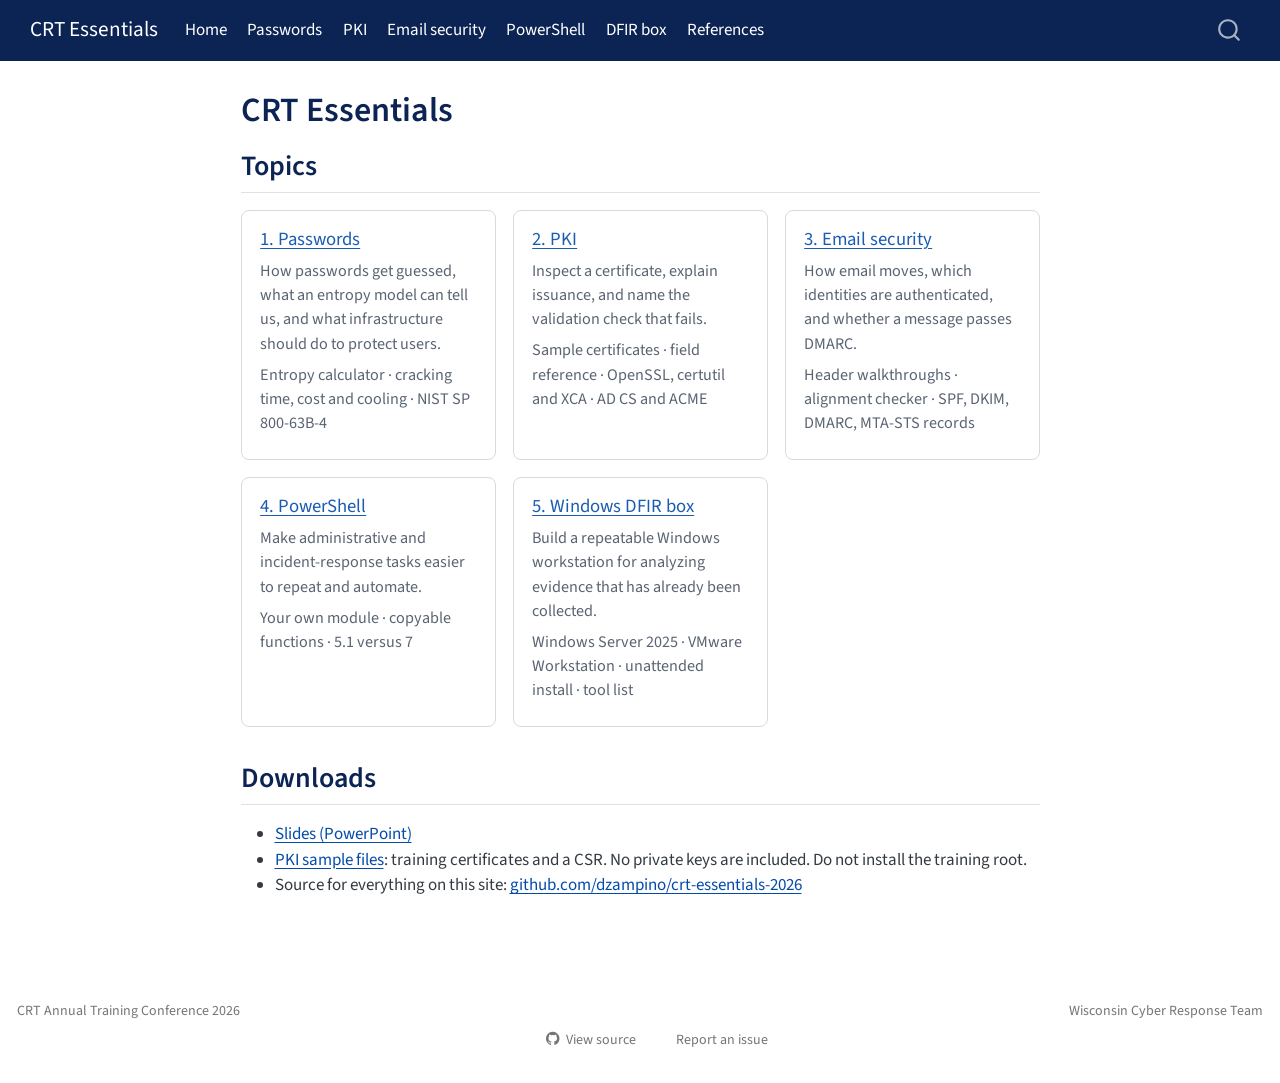
==== commit eb64b2e6: "Deck revisions; samples without "Fictional"; DMARC tags; PowerShell intro - Samples reissued under O" ====
--- a/docs/index.html
+++ b/docs/index.html
@@ -192,7 +192,7 @@
 <h2 class="anchored" data-anchor-id="downloads">Downloads</h2>
 <ul>
 <li><a href="files/crt-essentials.pptx">Slides (PowerPoint)</a></li>
-<li><a href="./pki.html#sample-files">PKI sample files</a>: fictional training certificates and a CSR. No private keys are included. Do not install the training root.</li>
+<li><a href="./pki.html#sample-files">PKI sample files</a>: training certificates and a CSR. No private keys are included. Do not install the training root.</li>
 <li>Source for everything on this site: <a href="https://github.com/dzampino/crt-essentials-2026">github.com/dzampino/crt-essentials-2026</a></li>
 </ul>
 
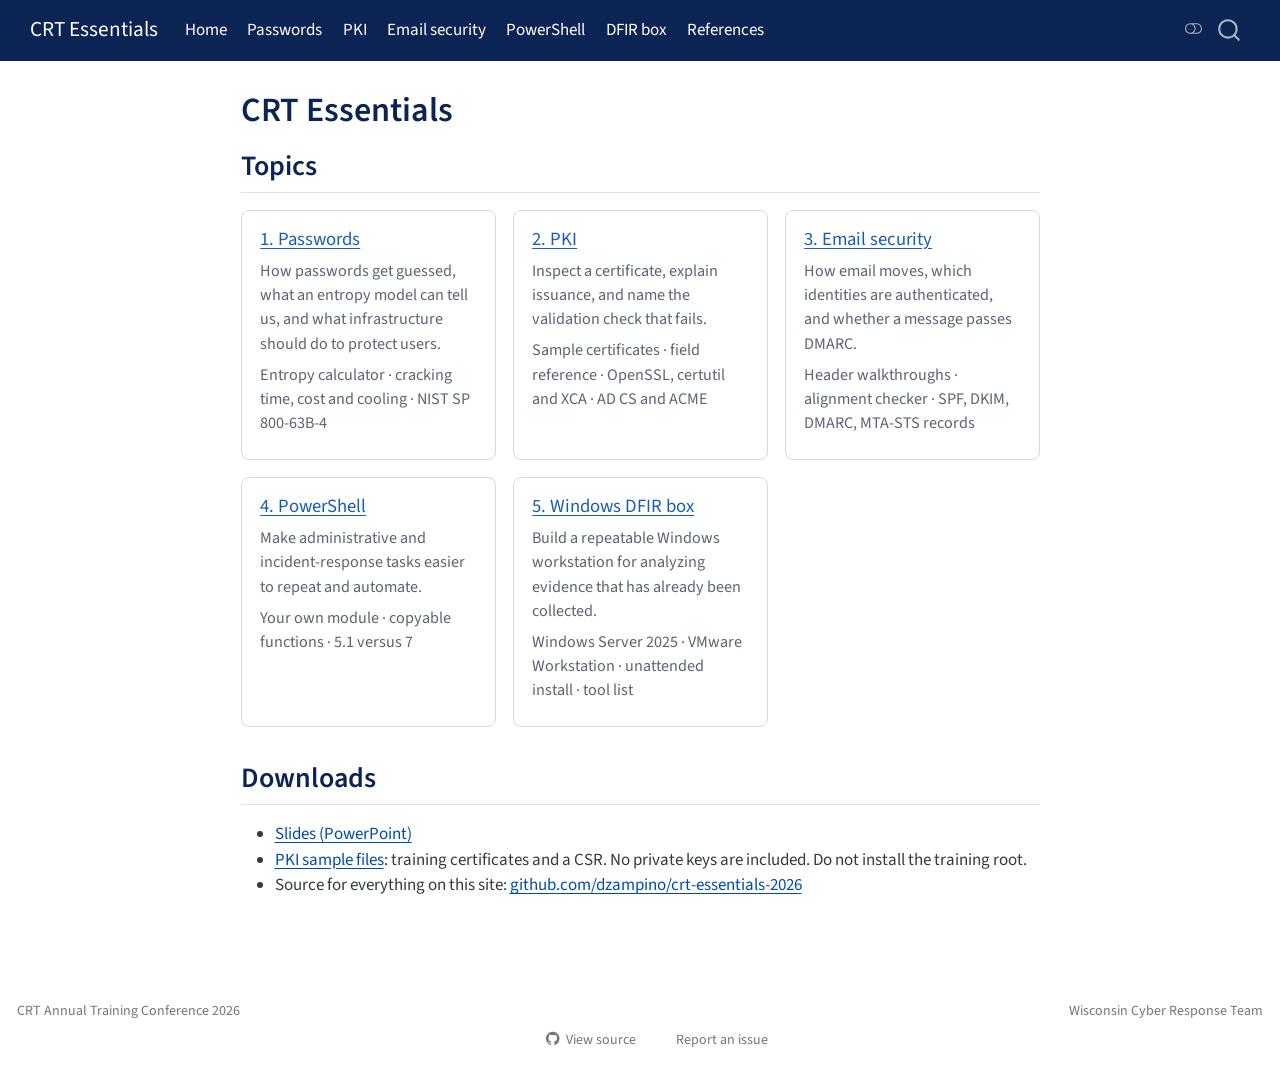
==== commit d2f37f21: "Site: dark mode that follows the system setting, with a navbar toggle Co-Authored-By: Claude Opus 5." ====
--- a/docs/index.html
+++ b/docs/index.html
@@ -42,10 +42,14 @@
 <script src="site_libs/quarto-html/tippy.umd.min.js"></script>
 <script src="site_libs/quarto-html/anchor.min.js"></script>
 <link href="site_libs/quarto-html/tippy.css" rel="stylesheet">
-<link href="site_libs/quarto-html/quarto-syntax-highlighting-5c1318cf63eba56dbef7ba16bc7d56f5.css" rel="stylesheet" id="quarto-text-highlighting-styles">
+<link href="site_libs/quarto-html/quarto-syntax-highlighting-5c1318cf63eba56dbef7ba16bc7d56f5.css" rel="stylesheet" class="quarto-color-scheme" id="quarto-text-highlighting-styles">
+<link href="site_libs/quarto-html/quarto-syntax-highlighting-dark-6453f418aeef366c23116eb9cb0b6816.css" rel="stylesheet" class="quarto-color-scheme quarto-color-alternate" id="quarto-text-highlighting-styles">
+<link href="site_libs/quarto-html/quarto-syntax-highlighting-5c1318cf63eba56dbef7ba16bc7d56f5.css" rel="stylesheet" class="quarto-color-scheme-extra" id="quarto-text-highlighting-styles">
 <script src="site_libs/bootstrap/bootstrap.min.js"></script>
 <link href="site_libs/bootstrap/bootstrap-icons.css" rel="stylesheet">
-<link href="site_libs/bootstrap/bootstrap-ad07d867281efa6fce993ad9394079d2.min.css" rel="stylesheet" append-hash="true" id="quarto-bootstrap" data-mode="light">
+<link href="site_libs/bootstrap/bootstrap-ad07d867281efa6fce993ad9394079d2.min.css" rel="stylesheet" append-hash="true" class="quarto-color-scheme" id="quarto-bootstrap" data-mode="light">
+<link href="site_libs/bootstrap/bootstrap-dark-d5bd8f0c71a9e01985c11677328ad9ad.min.css" rel="stylesheet" append-hash="true" class="quarto-color-scheme quarto-color-alternate" id="quarto-bootstrap" data-mode="dark">
+<link href="site_libs/bootstrap/bootstrap-ad07d867281efa6fce993ad9394079d2.min.css" rel="stylesheet" append-hash="true" class="quarto-color-scheme-extra" id="quarto-bootstrap" data-mode="light">
 <script id="quarto-search-options" type="application/json">{
   "location": "navbar",
   "copy-button": false,
@@ -79,7 +83,178 @@
 <link rel="stylesheet" href="styles.css">
 </head>
 
-<body class="nav-fixed fullcontent quarto-light">
+<body class="nav-fixed fullcontent quarto-light"><script id="quarto-html-before-body" type="application/javascript">
+    const toggleBodyColorMode = (bsSheetEl) => {
+      const mode = bsSheetEl.getAttribute("data-mode");
+      const bodyEl = window.document.querySelector("body");
+      if (mode === "dark") {
+        bodyEl.classList.add("quarto-dark");
+        bodyEl.classList.remove("quarto-light");
+      } else {
+        bodyEl.classList.add("quarto-light");
+        bodyEl.classList.remove("quarto-dark");
+      }
+    }
+    const toggleBodyColorPrimary = () => {
+      const bsSheetEl = window.document.querySelector("link#quarto-bootstrap:not([rel=disabled-stylesheet])");
+      if (bsSheetEl) {
+        toggleBodyColorMode(bsSheetEl);
+      }
+    }
+    const setColorSchemeToggle = (alternate) => {
+      const toggles = window.document.querySelectorAll('.quarto-color-scheme-toggle');
+      for (let i=0; i < toggles.length; i++) {
+        const toggle = toggles[i];
+        if (toggle) {
+          if (alternate) {
+            toggle.classList.add("alternate");
+          } else {
+            toggle.classList.remove("alternate");
+          }
+        }
+      }
+    };
+    const toggleColorMode = (alternate) => {
+      // Switch the stylesheets
+      const primaryStylesheets = window.document.querySelectorAll('link.quarto-color-scheme:not(.quarto-color-alternate)');
+      const alternateStylesheets = window.document.querySelectorAll('link.quarto-color-scheme.quarto-color-alternate');
+      manageTransitions('#quarto-margin-sidebar .nav-link', false);
+      if (alternate) {
+        // note: dark is layered on light, we don't disable primary!
+        enableStylesheet(alternateStylesheets);
+        for (const sheetNode of alternateStylesheets) {
+          if (sheetNode.id === "quarto-bootstrap") {
+            toggleBodyColorMode(sheetNode);
+          }
+        }
+      } else {
+        disableStylesheet(alternateStylesheets);
+        enableStylesheet(primaryStylesheets)
+        toggleBodyColorPrimary();
+      }
+      manageTransitions('#quarto-margin-sidebar .nav-link', true);
+      // Switch the toggles
+      setColorSchemeToggle(alternate)
+      // Hack to workaround the fact that safari doesn't
+      // properly recolor the scrollbar when toggling (#1455)
+      if (navigator.userAgent.indexOf('Safari') > 0 && navigator.userAgent.indexOf('Chrome') == -1) {
+        manageTransitions("body", false);
+        window.scrollTo(0, 1);
+        setTimeout(() => {
+          window.scrollTo(0, 0);
+          manageTransitions("body", true);
+        }, 40);
+      }
+    }
+    const disableStylesheet = (stylesheets) => {
+      for (let i=0; i < stylesheets.length; i++) {
+        const stylesheet = stylesheets[i];
+        stylesheet.rel = 'disabled-stylesheet';
+      }
+    }
+    const enableStylesheet = (stylesheets) => {
+      for (let i=0; i < stylesheets.length; i++) {
+        const stylesheet = stylesheets[i];
+        if(stylesheet.rel !== 'stylesheet') { // for Chrome, which will still FOUC without this check
+          stylesheet.rel = 'stylesheet';
+        }
+      }
+    }
+    const manageTransitions = (selector, allowTransitions) => {
+      const els = window.document.querySelectorAll(selector);
+      for (let i=0; i < els.length; i++) {
+        const el = els[i];
+        if (allowTransitions) {
+          el.classList.remove('notransition');
+        } else {
+          el.classList.add('notransition');
+        }
+      }
+    }
+    const isFileUrl = () => {
+      return window.location.protocol === 'file:';
+    }
+    const hasAlternateSentinel = () => {
+      let styleSentinel = getColorSchemeSentinel();
+      if (styleSentinel !== null) {
+        return styleSentinel === "alternate";
+      } else {
+        return false;
+      }
+    }
+    const setStyleSentinel = (alternate) => {
+      const value = alternate ? "alternate" : "default";
+      if (!isFileUrl()) {
+        window.localStorage.setItem("quarto-color-scheme", value);
+      } else {
+        localAlternateSentinel = value;
+      }
+    }
+    const getColorSchemeSentinel = () => {
+      if (!isFileUrl()) {
+        const storageValue = window.localStorage.getItem("quarto-color-scheme");
+        return storageValue != null ? storageValue : localAlternateSentinel;
+      } else {
+        return localAlternateSentinel;
+      }
+    }
+    const toggleGiscusIfUsed = (isAlternate, darkModeDefault) => {
+      const baseTheme = document.querySelector('#giscus-base-theme')?.value ?? 'light';
+      const alternateTheme = document.querySelector('#giscus-alt-theme')?.value ?? 'dark';
+      let newTheme = '';
+      if(authorPrefersDark) {
+        newTheme = isAlternate ? baseTheme : alternateTheme;
+      } else {
+        newTheme = isAlternate ? alternateTheme : baseTheme;
+      }
+      const changeGiscusTheme = () => {
+        // From: https://github.com/giscus/giscus/issues/336
+        const sendMessage = (message) => {
+          const iframe = document.querySelector('iframe.giscus-frame');
+          if (!iframe) return;
+          iframe.contentWindow.postMessage({ giscus: message }, 'https://giscus.app');
+        }
+        sendMessage({
+          setConfig: {
+            theme: newTheme
+          }
+        });
+      }
+      const isGiscussLoaded = window.document.querySelector('iframe.giscus-frame') !== null;
+      if (isGiscussLoaded) {
+        changeGiscusTheme();
+      }
+    };
+    const authorPrefersDark = false;
+    const queryPrefersDark = window.matchMedia('(prefers-color-scheme: dark)');
+    const darkModeDefault = queryPrefersDark.matches;
+      document.querySelector('link#quarto-text-highlighting-styles.quarto-color-scheme-extra').rel = 'disabled-stylesheet';
+      document.querySelector('link#quarto-bootstrap.quarto-color-scheme-extra').rel = 'disabled-stylesheet';
+    let localAlternateSentinel = darkModeDefault ? 'alternate' : 'default';
+    // Dark / light mode switch
+    window.quartoToggleColorScheme = () => {
+      // Read the current dark / light value
+      let toAlternate = !hasAlternateSentinel();
+      toggleColorMode(toAlternate);
+      setStyleSentinel(toAlternate);
+      toggleGiscusIfUsed(toAlternate, darkModeDefault);
+      window.dispatchEvent(new Event('resize'));
+    };
+    queryPrefersDark.addEventListener("change", e => {
+      if(window.localStorage.getItem("quarto-color-scheme") !== null)
+        return;
+      const alternate = e.matches
+      toggleColorMode(alternate);
+      localAlternateSentinel = e.matches ? 'alternate' : 'default'; // this is used alongside local storage!
+      toggleGiscusIfUsed(alternate, darkModeDefault);
+    });
+    // Switch to dark mode if need be
+    if (hasAlternateSentinel()) {
+      toggleColorMode(true);
+    } else {
+      toggleColorMode(false);
+    }
+  </script>
 
 <div id="quarto-search-results"></div>
   <header id="quarto-header" class="headroom fixed-top">
@@ -127,6 +302,7 @@
 </ul>
           </div> <!-- /navcollapse -->
             <div class="quarto-navbar-tools">
+  <a href="" class="quarto-color-scheme-toggle quarto-navigation-tool  px-1" onclick="window.quartoToggleColorScheme(); return false;" title="Toggle dark mode"><i class="bi"></i></a>
 </div>
       </div> <!-- /container-fluid -->
     </nav>
@@ -138,6 +314,7 @@
     
 <!-- main -->
 <main class="content" id="quarto-document-content">
+
 
 <header id="title-block-header" class="quarto-title-block default">
 <div class="quarto-title">
@@ -202,6 +379,19 @@
 </main> <!-- /main -->
 <script id="quarto-html-after-body" type="application/javascript">
   window.document.addEventListener("DOMContentLoaded", function (event) {
+    // Ensure there is a toggle, if there isn't float one in the top right
+    if (window.document.querySelector('.quarto-color-scheme-toggle') === null) {
+      const a = window.document.createElement('a');
+      a.classList.add('top-right');
+      a.classList.add('quarto-color-scheme-toggle');
+      a.href = "";
+      a.onclick = function() { try { window.quartoToggleColorScheme(); } catch {} return false; };
+      const i = window.document.createElement("i");
+      i.classList.add('bi');
+      a.appendChild(i);
+      window.document.body.appendChild(a);
+    }
+    setColorSchemeToggle(hasAlternateSentinel())
     const icon = "";
     const anchorJS = new window.AnchorJS();
     anchorJS.options = {
--- a/docs/site_libs/quarto-html/quarto-syntax-highlighting-dark-6453f418aeef366c23116eb9cb0b6816.css
+++ b/docs/site_libs/quarto-html/quarto-syntax-highlighting-dark-6453f418aeef366c23116eb9cb0b6816.css
@@ -0,0 +1,210 @@
+/* quarto syntax highlight colors */
+:root {
+  --quarto-hl-al-color: #ff5555;
+  --quarto-hl-an-color: #6a737d;
+  --quarto-hl-at-color: #f97583;
+  --quarto-hl-bn-color: #79b8ff;
+  --quarto-hl-bu-color: #f97583;
+  --quarto-hl-ch-color: #9ecbff;
+  --quarto-hl-co-color: #6a737d;
+  --quarto-hl-cv-color: #6a737d;
+  --quarto-hl-cn-color: #79b8ff;
+  --quarto-hl-cf-color: #f97583;
+  --quarto-hl-dt-color: #f97583;
+  --quarto-hl-dv-color: #79b8ff;
+  --quarto-hl-do-color: #6a737d;
+  --quarto-hl-er-color: #ff5555;
+  --quarto-hl-ex-color: #f97583;
+  --quarto-hl-fl-color: #79b8ff;
+  --quarto-hl-fu-color: #b392f0;
+  --quarto-hl-im-color: #9ecbff;
+  --quarto-hl-in-color: #6a737d;
+  --quarto-hl-kw-color: #f97583;
+  --quarto-hl-op-color: #e1e4e8;
+  --quarto-hl-pp-color: #f97583;
+  --quarto-hl-re-color: #6a737d;
+  --quarto-hl-sc-color: #79b8ff;
+  --quarto-hl-ss-color: #9ecbff;
+  --quarto-hl-st-color: #9ecbff;
+  --quarto-hl-va-color: #ffab70;
+  --quarto-hl-vs-color: #9ecbff;
+  --quarto-hl-wa-color: #ff5555;
+}
+
+/* other quarto variables */
+:root {
+  --quarto-font-monospace: SFMono-Regular, Menlo, Monaco, Consolas, "Liberation Mono", "Courier New", monospace;
+}
+
+/* syntax highlight based on Pandoc's rules */
+pre > code.sourceCode > span {
+  color: #e1e4e8;
+}
+
+code.sourceCode > span {
+  color: #e1e4e8;
+}
+
+div.sourceCode,
+div.sourceCode pre.sourceCode {
+  color: #e1e4e8;
+}
+
+/* Normal */
+code span {
+  color: #e1e4e8;
+}
+
+/* Alert */
+code span.al {
+  font-weight: bold;
+  color: #ff5555;
+}
+
+/* Annotation */
+code span.an {
+  color: #6a737d;
+}
+
+/* Attribute */
+code span.at {
+  color: #f97583;
+}
+
+/* BaseN */
+code span.bn {
+  color: #79b8ff;
+}
+
+/* BuiltIn */
+code span.bu {
+  color: #f97583;
+}
+
+/* ControlFlow */
+code span.cf {
+  color: #f97583;
+}
+
+/* Char */
+code span.ch {
+  color: #9ecbff;
+}
+
+/* Constant */
+code span.cn {
+  color: #79b8ff;
+}
+
+/* Comment */
+code span.co {
+  color: #6a737d;
+}
+
+/* CommentVar */
+code span.cv {
+  color: #6a737d;
+}
+
+/* Documentation */
+code span.do {
+  color: #6a737d;
+}
+
+/* DataType */
+code span.dt {
+  color: #f97583;
+}
+
+/* DecVal */
+code span.dv {
+  color: #79b8ff;
+}
+
+/* Error */
+code span.er {
+  color: #ff5555;
+  text-decoration: underline;
+}
+
+/* Extension */
+code span.ex {
+  font-weight: bold;
+  color: #f97583;
+}
+
+/* Float */
+code span.fl {
+  color: #79b8ff;
+}
+
+/* Function */
+code span.fu {
+  color: #b392f0;
+}
+
+/* Import */
+code span.im {
+  color: #9ecbff;
+}
+
+/* Information */
+code span.in {
+  color: #6a737d;
+}
+
+/* Keyword */
+code span.kw {
+  color: #f97583;
+}
+
+/* Operator */
+code span.op {
+  color: #e1e4e8;
+}
+
+/* Preprocessor */
+code span.pp {
+  color: #f97583;
+}
+
+/* RegionMarker */
+code span.re {
+  color: #6a737d;
+}
+
+/* SpecialChar */
+code span.sc {
+  color: #79b8ff;
+}
+
+/* SpecialString */
+code span.ss {
+  color: #9ecbff;
+}
+
+/* String */
+code span.st {
+  color: #9ecbff;
+}
+
+/* Variable */
+code span.va {
+  color: #ffab70;
+}
+
+/* VerbatimString */
+code span.vs {
+  color: #9ecbff;
+}
+
+/* Warning */
+code span.wa {
+  color: #ff5555;
+}
+
+.prevent-inlining {
+  content: "</";
+}
+
+/*# sourceMappingURL=7be72edaaa011beafea6b3ea24d852df.css.map */
--- a/docs/styles.css
+++ b/docs/styles.css
@@ -7,17 +7,45 @@
 	--crt-muted: #5A6472;
 	--crt-line: #D5DAE1;
 	--crt-panel: #F3F5F8;
+	--crt-surface: #FFFFFF;
+	--crt-heading: var(--crt-navy);
+	--crt-link: var(--crt-blue);
+	--crt-chart: var(--crt-navy);
+	--crt-grid: #EEF1F5;
+	--crt-pass: #1E7B34;
+	--crt-fail: var(--crt-red);
+	--crt-smtp-client: var(--crt-navy);
+	--crt-smtp-server: #B3352F;
+	--crt-smtp-policy: var(--crt-blue);
 }
 
-h1, h2, h3, .navbar-brand { color: var(--crt-navy); }
-a { color: var(--crt-blue); }
+/* Dark mode: Quarto puts quarto-dark on <body> when the dark theme is showing */
+body.quarto-dark {
+	--crt-ink: #E3E7ED;
+	--crt-muted: #A5AEBB;
+	--crt-line: #444C59;
+	--crt-panel: #252A33;
+	--crt-surface: #1F2329;
+	--crt-heading: #A9C1EC;
+	--crt-link: #8AB4F8;
+	--crt-chart: #A9C1EC;
+	--crt-grid: #343A44;
+	--crt-pass: #6CCB86;
+	--crt-fail: #F2807D;
+	--crt-smtp-client: #A9C1EC;
+	--crt-smtp-server: #F2807D;
+	--crt-smtp-policy: #8AB4F8;
+}
+
+h1, h2, h3, .navbar-brand { color: var(--crt-heading); }
+a { color: var(--crt-link); }
 .navbar .navbar-brand, .navbar .nav-link { color: #FFFFFF !important; }
 
 .lead-in { font-size: 1.1rem; color: var(--crt-muted); }
 
 /* Topic cards on the home page */
 .topic-grid { display: grid; grid-template-columns: repeat(auto-fit, minmax(240px, 1fr)); gap: 1rem; margin: 1rem 0 2rem; }
-.topic-card { border: 1px solid var(--crt-line); border-radius: 8px; padding: 1rem 1.1rem; background: #FFFFFF; }
+.topic-card { border: 1px solid var(--crt-line); border-radius: 8px; padding: 1rem 1.1rem; background: var(--crt-surface); }
 .topic-card h3 { margin-top: 0; font-size: 1.1rem; }
 .topic-card p { margin-bottom: 0.4rem; color: var(--crt-muted); font-size: 0.95rem; }
 
@@ -25,39 +53,41 @@
 .tool { border: 1px solid var(--crt-line); border-radius: 8px; padding: 1rem 1.2rem; background: var(--crt-panel); margin: 1rem 0 1.5rem; }
 .tool-controls { display: flex; flex-wrap: wrap; gap: 0.75rem 1.25rem; align-items: end; margin-bottom: 0.75rem; }
 .tool-controls label { display: flex; flex-direction: column; font-size: 0.85rem; color: var(--crt-muted); gap: 0.2rem; }
-.tool-controls input, .tool-controls select { font-size: 0.95rem; padding: 0.3rem 0.4rem; border: 1px solid var(--crt-line); border-radius: 4px; background: #FFFFFF; color: var(--crt-ink); min-width: 7rem; }
+.tool-controls input, .tool-controls select { font-size: 0.95rem; padding: 0.3rem 0.4rem; border: 1px solid var(--crt-line); border-radius: 4px; background: var(--crt-surface); color: var(--crt-ink); min-width: 7rem; }
 .tool-controls input[type=range] { min-width: 12rem; padding: 0; }
 .tool-readout { display: grid; grid-template-columns: repeat(auto-fit, minmax(150px, 1fr)); gap: 0.5rem; margin: 0.5rem 0; }
-.stat { background: #FFFFFF; border: 1px solid var(--crt-line); border-radius: 6px; padding: 0.5rem 0.7rem; }
+.stat { background: var(--crt-surface); border: 1px solid var(--crt-line); border-radius: 6px; padding: 0.5rem 0.7rem; }
 .stat .label { font-size: 0.78rem; color: var(--crt-muted); }
 .stat .value { font-size: 1.25rem; font-weight: 600; color: var(--crt-ink); font-variant-numeric: tabular-nums; }
 .tool-note { font-size: 0.82rem; color: var(--crt-muted); margin: 0.4rem 0 0; }
-.tool table { font-size: 0.9rem; background: #FFFFFF; font-variant-numeric: tabular-nums; }
+.tool table { font-size: 0.9rem; background: var(--crt-surface); font-variant-numeric: tabular-nums; }
 .tool table td.num, .tool table th.num { text-align: right; }
 
 /* Chart */
-.chart-wrap { position: relative; background: #FFFFFF; border: 1px solid var(--crt-line); border-radius: 6px; padding: 0.5rem; }
+.chart-wrap { position: relative; background: var(--crt-surface); border: 1px solid var(--crt-line); border-radius: 6px; padding: 0.5rem; }
 .chart-wrap svg { width: 100%; height: auto; display: block; }
 .chart-wrap .axis text { font-size: 11px; fill: var(--crt-muted); }
 .chart-wrap .axis line, .chart-wrap .axis path { stroke: var(--crt-line); }
-.chart-wrap .grid line { stroke: #EEF1F5; }
+.chart-wrap .grid line { stroke: var(--crt-grid); }
 .chart-wrap .series-label { font-size: 12px; font-weight: 600; fill: var(--crt-ink); }
-.chart-tip { position: absolute; pointer-events: none; background: #FFFFFF; border: 1px solid var(--crt-line); border-radius: 6px; padding: 0.35rem 0.55rem; font-size: 0.8rem; box-shadow: 0 2px 6px rgba(12, 36, 84, 0.12); display: none; white-space: nowrap; }
+.chart-tip { position: absolute; pointer-events: none; background: var(--crt-surface); border: 1px solid var(--crt-line); border-radius: 6px; padding: 0.35rem 0.55rem; font-size: 0.8rem; box-shadow: 0 2px 6px rgba(12, 36, 84, 0.12); display: none; white-space: nowrap; }
 .chart-tip .swatch { display: inline-block; width: 10px; height: 10px; border-radius: 2px; margin-right: 0.35rem; vertical-align: -1px; }
 .legend { display: flex; gap: 1rem; font-size: 0.85rem; color: var(--crt-ink); margin: 0.25rem 0 0.5rem; }
 .legend .swatch { display: inline-block; width: 12px; height: 12px; border-radius: 2px; margin-right: 0.35rem; vertical-align: -1px; }
 
 /* DMARC checker result */
-.verdict { font-weight: 600; padding: 0.5rem 0.75rem; border-radius: 6px; border: 1px solid var(--crt-line); background: #FFFFFF; }
-.verdict.pass::before { content: "✔ "; color: #1E7B34; }
-.verdict.fail::before { content: "✖ "; color: var(--crt-red); }
+.verdict { font-weight: 600; padding: 0.5rem 0.75rem; border-radius: 6px; border: 1px solid var(--crt-line); background: var(--crt-surface); }
+.verdict.pass::before { content: "✔ "; color: var(--crt-pass); }
+.verdict.fail::before { content: "✖ "; color: var(--crt-fail); }
+.reveal-button { font-size: 0.95rem; font-weight: 600; padding: 0.4rem 0.9rem; border: 0; border-radius: 4px; background: var(--crt-navy); color: #FFFFFF; cursor: pointer; margin-bottom: 0.75rem; }
+.reveal-button:hover { opacity: 0.9; }
 
 /* Field reference and command output */
 .output-note { font-size: 0.85rem; color: var(--crt-muted); margin-top: -0.5rem; }
 figure img { border: 1px solid var(--crt-line); border-radius: 6px; }
 
 /* SMTP transcripts (```smtp, syntax/smtp.xml): client, server and notes, in the deck's code colors */
-code.sourceCode.smtp span.kw, .smtp-client { color: var(--crt-navy); font-weight: 600; }
-code.sourceCode.smtp span.st, .smtp-server { color: #B3352F; }
-code.sourceCode.smtp span.fu { color: var(--crt-blue); }
+code.sourceCode.smtp span.kw, .smtp-client { color: var(--crt-smtp-client); font-weight: 600; }
+code.sourceCode.smtp span.st, .smtp-server { color: var(--crt-smtp-server); }
+code.sourceCode.smtp span.fu { color: var(--crt-smtp-policy); }
 code.sourceCode.smtp span.co, .smtp-note { color: var(--crt-muted); font-style: italic; }
